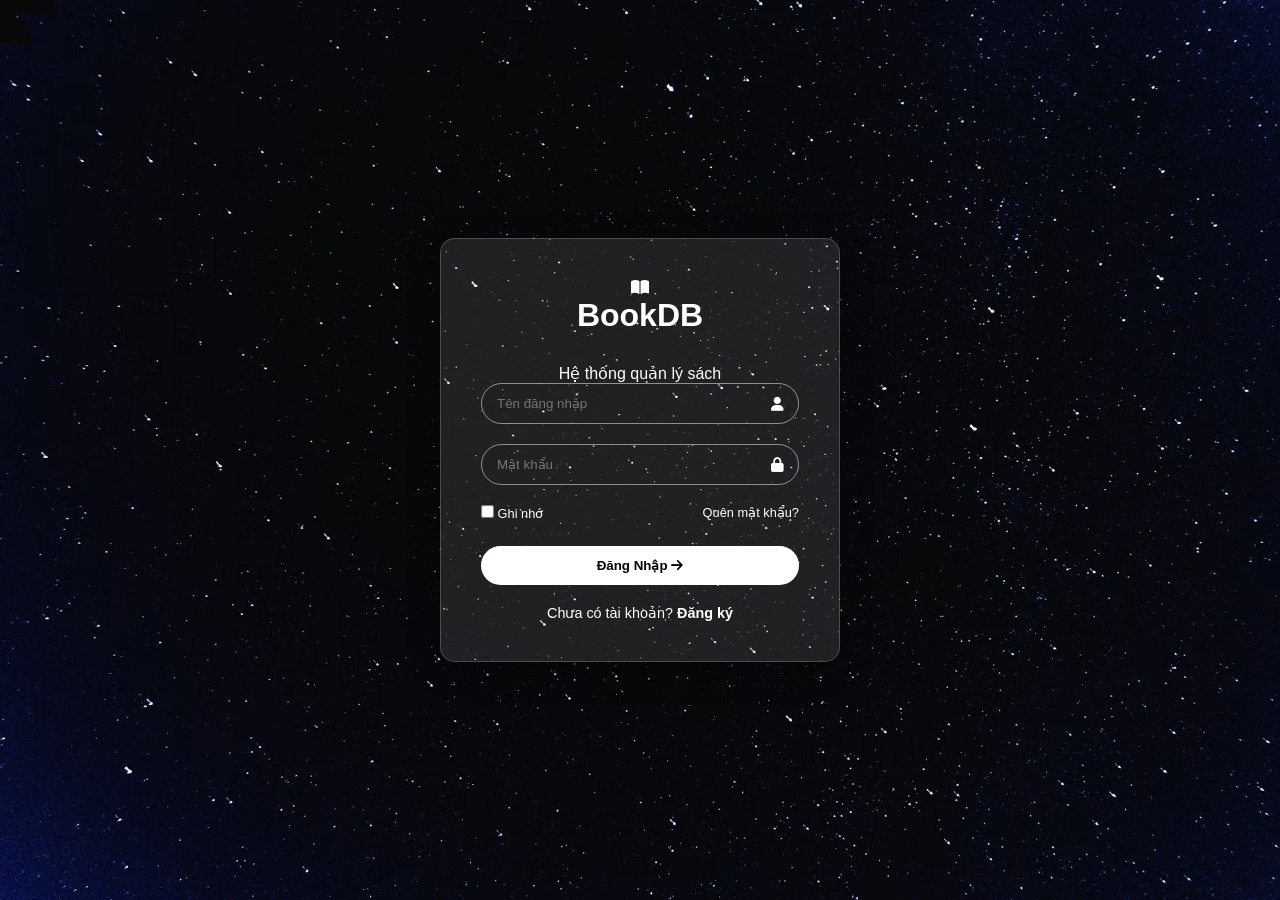
==== dashboard.html @ c39f2099 "first commit" ====
<!doctype html>
<html lang="vi">
  <head>
    <meta charset="UTF-8" />
    <title>BookDB — Quản Lý Sách</title>
    <link rel="stylesheet" href="style.css" />
    <link
      rel="stylesheet"
      href="https://cdnjs.cloudflare.com/ajax/libs/font-awesome/6.0.0/css/all.min.css"
    />
  </head>
  <body class="dashboard-body">
    <!-- SIDEBAR -->
    <aside class="sidebar">
      <div class="sidebar-logo">
        <i class="fas fa-book-open"></i>
        <span>BookDB</span>
      </div>
      <nav class="sidebar-nav">
        <a href="#" class="nav-item active" data-tab="books">
          <i class="fas fa-book"></i> Sách
        </a>
        <a href="#" class="nav-item" data-tab="authors">
          <i class="fas fa-feather-alt"></i> Tác giả
        </a>
        <a href="#" class="nav-item" data-tab="categories">
          <i class="fas fa-tags"></i> Thể loại
        </a>
      </nav>
      <div class="sidebar-footer">
        <div class="user-info">
          <i class="fas fa-circle-user"></i>
          <span id="sidebarUsername">Người dùng</span>
          <span id="sidebarRole" class="role-badge">user</span>
        </div>
        <button class="btn-logout" id="logoutBtn">
          <i class="fas fa-right-from-bracket"></i> Đăng xuất
        </button>
      </div>
    </aside>

    <!-- MAIN CONTENT -->
    <main class="main-content">
      <!-- TOAST -->
      <div id="toast" class="toast hidden"></div>

      <!-- ===== TAB: BOOKS ===== -->
      <section id="tab-books" class="tab-section">
        <div class="section-header">
          <div>
            <h1 class="section-title">
              <i class="fas fa-book"></i> Danh Sách Sách
            </h1>
            <p class="section-sub">Quản lý toàn bộ kho sách</p>
          </div>
          <div class="header-actions">
            <div class="search-wrap">
              <i class="fas fa-search search-icon"></i>
              <input
                type="text"
                id="searchBooks"
                placeholder="Tìm kiếm sách..."
              />
            </div>
            <button class="btn btn-gold" id="btnAddBook">
              <i class="fas fa-plus"></i> Thêm Sách
            </button>
          </div>
        </div>

        <div class="stats-row">
          <div class="stat-card">
            <div class="stat-icon"><i class="fas fa-book"></i></div>
            <div>
              <div class="stat-num" id="statBooks">0</div>
              <div class="stat-label">Tổng sách</div>
            </div>
          </div>
          <div class="stat-card">
            <div class="stat-icon"><i class="fas fa-feather-alt"></i></div>
            <div>
              <div class="stat-num" id="statAuthors">0</div>
              <div class="stat-label">Tác giả</div>
            </div>
          </div>
          <div class="stat-card">
            <div class="stat-icon"><i class="fas fa-tags"></i></div>
            <div>
              <div class="stat-num" id="statCategories">0</div>
              <div class="stat-label">Thể loại</div>
            </div>
          </div>
        </div>

        <div class="table-wrap">
          <table class="data-table" id="booksTable">
            <thead>
              <tr>
                <th>#</th>
                <th>Tên sách</th>
                <th>Tác giả</th>
                <th>Thể loại</th>
                <th>Năm XB</th>
                <th>Thao tác</th>
              </tr>
            </thead>
            <tbody id="booksBody">
              <tr>
                <td colspan="6" class="loading-row">
                  <i class="fas fa-spinner fa-spin"></i> Đang tải...
                </td>
              </tr>
            </tbody>
          </table>
        </div>
      </section>

      <!-- ===== TAB: AUTHORS ===== -->
      <section id="tab-authors" class="tab-section hidden">
        <div class="section-header">
          <div>
            <h1 class="section-title">
              <i class="fas fa-feather-alt"></i> Tác Giả
            </h1>
            <p class="section-sub">Danh sách tác giả trong hệ thống</p>
          </div>
          <button class="btn btn-gold" id="btnAddAuthor">
            <i class="fas fa-plus"></i> Thêm Tác Giả
          </button>
        </div>
        <div class="table-wrap">
          <table class="data-table">
            <thead>
              <tr>
                <th>#</th>
                <th>Tên tác giả</th>
                <th>Tiểu sử</th>
                <th>Ngày sinh</th>
                <th>Thao tác</th>
              </tr>
            </thead>
            <tbody id="authorsBody">
              <tr>
                <td colspan="5" class="loading-row">
                  <i class="fas fa-spinner fa-spin"></i> Đang tải...
                </td>
              </tr>
            </tbody>
          </table>
        </div>
      </section>

      <!-- ===== TAB: CATEGORIES ===== -->
      <section id="tab-categories" class="tab-section hidden">
        <div class="section-header">
          <div>
            <h1 class="section-title"><i class="fas fa-tags"></i> Thể Loại</h1>
            <p class="section-sub">Phân loại sách trong hệ thống</p>
          </div>
          <button class="btn btn-gold" id="btnAddCategory">
            <i class="fas fa-plus"></i> Thêm Thể Loại
          </button>
        </div>
        <div class="table-wrap">
          <table class="data-table">
            <thead>
              <tr>
                <th>#</th>
                <th>Tên thể loại</th>
                <th>Mô tả</th>
                <th>Thao tác</th>
              </tr>
            </thead>
            <tbody id="categoriesBody">
              <tr>
                <td colspan="4" class="loading-row">
                  <i class="fas fa-spinner fa-spin"></i> Đang tải...
                </td>
              </tr>
            </tbody>
          </table>
        </div>
      </section>
    </main>

    <!-- ===== MODAL: BOOK ===== -->
    <div id="modalBook" class="modal-overlay hidden">
      <div class="modal-box">
        <div class="modal-header">
          <h3 id="modalBookTitle">Thêm Sách</h3>
          <button class="modal-close" data-close="modalBook">
            <i class="fas fa-xmark"></i>
          </button>
        </div>
        <form id="bookForm" class="modal-form">
          <input type="hidden" id="bookId" />
          <div class="form-group">
            <label>Tên sách *</label>
            <input
              type="text"
              id="bookTitle"
              placeholder="Nhập tên sách"
              required
            />
          </div>
          <div class="form-row">
            <div class="form-group">
              <label>Tác giả *</label>
              <select id="bookAuthor" required>
                <option value="">-- Chọn tác giả --</option>
              </select>
            </div>
            <div class="form-group">
              <label>Thể loại *</label>
              <select id="bookCategory" required>
                <option value="">-- Chọn thể loại --</option>
              </select>
            </div>
          </div>
          <div class="form-group">
            <label>Năm xuất bản</label>
            <input
              type="number"
              id="bookYear"
              placeholder="VD: 2024"
              min="1000"
              max="2099"
            />
          </div>
          <div class="form-group">
            <label>Mô tả</label>
            <textarea
              id="bookDesc"
              placeholder="Nhập mô tả sách..."
              rows="3"
            ></textarea>
          </div>
          <div class="modal-actions">
            <button
              type="button"
              class="btn btn-outline"
              data-close="modalBook"
            >
              Hủy
            </button>
            <button type="submit" class="btn btn-gold" id="bookSubmitBtn">
              Lưu
            </button>
          </div>
        </form>
      </div>
    </div>

    <!-- ===== MODAL: AUTHOR ===== -->
    <div id="modalAuthor" class="modal-overlay hidden">
      <div class="modal-box">
        <div class="modal-header">
          <h3 id="modalAuthorTitle">Thêm Tác Giả</h3>
          <button class="modal-close" data-close="modalAuthor">
            <i class="fas fa-xmark"></i>
          </button>
        </div>
        <form id="authorForm" class="modal-form">
          <input type="hidden" id="authorId" />
          <div class="form-group">
            <label>Tên tác giả *</label>
            <input
              type="text"
              id="authorName"
              placeholder="Nhập tên tác giả"
              required
            />
          </div>
          <div class="form-group">
            <label>Ngày sinh</label>
            <input type="date" id="authorBirth" />
          </div>
          <div class="form-group">
            <label>Tiểu sử</label>
            <textarea
              id="authorBio"
              placeholder="Giới thiệu về tác giả..."
              rows="3"
            ></textarea>
          </div>
          <div class="modal-actions">
            <button
              type="button"
              class="btn btn-outline"
              data-close="modalAuthor"
            >
              Hủy
            </button>
            <button type="submit" class="btn btn-gold">Lưu</button>
          </div>
        </form>
      </div>
    </div>

    <!-- ===== MODAL: CATEGORY ===== -->
    <div id="modalCategory" class="modal-overlay hidden">
      <div class="modal-box">
        <div class="modal-header">
          <h3 id="modalCategoryTitle">Thêm Thể Loại</h3>
          <button class="modal-close" data-close="modalCategory">
            <i class="fas fa-xmark"></i>
          </button>
        </div>
        <form id="categoryForm" class="modal-form">
          <input type="hidden" id="categoryId" />
          <div class="form-group">
            <label>Tên thể loại *</label>
            <input
              type="text"
              id="categoryName"
              placeholder="VD: Văn học"
              required
            />
          </div>
          <div class="form-group">
            <label>Mô tả</label>
            <textarea
              id="categoryDesc"
              placeholder="Mô tả thể loại..."
              rows="3"
            ></textarea>
          </div>
          <div class="modal-actions">
            <button
              type="button"
              class="btn btn-outline"
              data-close="modalCategory"
            >
              Hủy
            </button>
            <button type="submit" class="btn btn-gold">Lưu</button>
          </div>
        </form>
      </div>
    </div>

    <!-- CONFIRM DELETE MODAL -->
    <div id="modalConfirm" class="modal-overlay hidden">
      <div class="modal-box modal-sm">
        <div class="modal-header">
          <h3>Xác nhận xóa</h3>
          <button class="modal-close" data-close="modalConfirm">
            <i class="fas fa-xmark"></i>
          </button>
        </div>
        <div class="confirm-body">
          <i class="fas fa-triangle-exclamation confirm-icon"></i>
          <p id="confirmMsg">Bạn có chắc muốn xóa mục này?</p>
        </div>
        <div class="modal-actions">
          <button class="btn btn-outline" data-close="modalConfirm">Hủy</button>
          <button class="btn btn-danger" id="confirmDeleteBtn">Xóa</button>
        </div>
      </div>
    </div>

    <script src="app.js"></script>
  </body>
</html>
---- style.css ----
* {
  margin: 0; /* Loại bỏ khoảng cách mặc định của tất cả phần tử */
  padding: 0; /* Loại bỏ khoảng cách mặc định của tất cả phần tử */
  box-sizing: border-box; /* Đảm bảo rằng padding và border được tính vào kích thước tổng của phần tử */
  font-family:
    "Segoe UI", Tahoma, Geneva, Verdana, sans-serif; /* Thiết lập font chữ cho toàn bộ trang */
  /*được dùng để chỉ định font chữ cho văn bản. Trình duyệt sẽ thử lần lượt từng font từ trái sang phải cho đến khi tìm được font có trong máy người dùng.*/
}

.background {
  width: 100%;
  height: 100vh;
  /* Thay đường dẫn ảnh của bạn vào đây */
  background: url(/anh/photo-1475274047050-1d0c0975c63e.avif)
    no-repeat center center/cover;
  display: flex;
  justify-content: center; /* Căn giữa theo chiều ngang */
  align-items: center; /* Căn giữa theo chiều dọc */
}

.login-box {
  width: 400px;
  padding: 40px;
  background: rgba(255, 255, 255, 0.1); /* Màu trắng rất mờ */
  border-radius: 15px;
  border: 1px solid rgba(255, 255, 255, 0.2); /* Viền mờ tạo cảm giác khối kính */
  /* ĐÂY LÀ CHÌA KHÓA: Hiệu ứng mờ nền */
  /* backdrop-filter: blur(10px); */
  box-shadow: 0 8px 32px rgba(0, 0, 0, 0.3);
  color: white;
  text-align: center;
}

h2 {
  margin-bottom: 30px;
  font-size: 2rem;
}

.input-group {
  position: relative; /* Cho phép định vị tuyệt đối bên trong */
  margin-bottom: 20px;
}

.input-group input {
  width: 100%;
  padding: 12px 40px 12px 15px;
  background: transparent;
  border: 1px solid rgba(255, 255, 255, 0.5);
  border-radius: 25px;
  color: white;
  outline: none;
}

.input-group i {
  position: absolute;
  right: 15px;
  top: 50%;
  transform: translateY(-50%);
  font-size: 0.9rem;
}

.options {
  display: flex;
  justify-content: space-between;
  font-size: 0.8rem;
  margin-bottom: 25px;
}

.options a {
  color: white;
  text-decoration: none;
}

.btn-login {
  width: 100%;
  padding: 12px;
  border-radius: 25px;
  border: none;
  background: white;
  font-weight: bold;
  cursor: pointer;
  transition: 0.3s;
}

.btn-login:hover {
  background: rgba(255, 255, 255, 0.8);
}

.register {
  margin-top: 20px;
  font-size: 0.9rem;
}
.register a {
  color: white;
  font-weight: bold;
  text-decoration: none;
}
:root {
  --bg: #0f0e0c;
  --surface: #161412;
  --card: #1e1c18;
  --border: #2a2720;
  --gold: #c9a84c;
  --gold-dim: #6b5620;
  --cream: #f0e8d5;
  --muted: #7a7060;
  --danger: #c0392b;
  --success: #27ae60;
}

.dashboard-body {
  background: var(--bg);
  color: var(--cream);
  display: flex;
  min-height: 100vh;
}

/* ── SIDEBAR ── */
.sidebar {
  width: 220px;
  min-height: 100vh;
  background: var(--surface);
  border-right: 1px solid var(--border);
  display: flex;
  flex-direction: column;
  padding: 28px 16px;
  position: fixed;
  top: 0;
  left: 0;
  z-index: 50;
}

.sidebar-logo {
  display: flex;
  align-items: center;
  gap: 10px;
  font-size: 1.3rem;
  font-weight: 700;
  color: var(--gold);
  margin-bottom: 36px;
  padding: 0 6px;
  letter-spacing: 0.5px;
}
.sidebar-logo i {
  font-size: 1.5rem;
}

.sidebar-nav {
  display: flex;
  flex-direction: column;
  gap: 4px;
  flex: 1;
}
.nav-item {
  display: flex;
  align-items: center;
  gap: 12px;
  padding: 11px 14px;
  border-radius: 10px;
  text-decoration: none;
  color: var(--muted);
  font-size: 0.9rem;
  font-weight: 500;
  transition: all 0.2s;
}
.nav-item:hover {
  background: var(--card);
  color: var(--cream);
}
.nav-item.active {
  background: var(--gold);
  color: #1a1000;
  font-weight: 600;
}
.nav-item i {
  width: 18px;
  text-align: center;
}

.sidebar-footer {
  border-top: 1px solid var(--border);
  padding-top: 16px;
}
.user-info {
  display: flex;
  align-items: center;
  gap: 8px;
  font-size: 0.85rem;
  color: var(--muted);
  margin-bottom: 10px;
  padding: 0 4px;
}
.user-info i {
  font-size: 1.1rem;
  color: var(--gold);
}
.role-badge {
  background: var(--gold-dim);
  color: var(--gold);
  font-size: 0.7rem;
  padding: 2px 7px;
  border-radius: 20px;
  text-transform: uppercase;
  letter-spacing: 0.5px;
}

.btn-logout {
  width: 100%;
  padding: 9px;
  border-radius: 10px;
  background: transparent;
  border: 1px solid var(--border);
  color: var(--muted);
  font-size: 0.85rem;
  cursor: pointer;
  transition: all 0.2s;
  display: flex;
  align-items: center;
  justify-content: center;
  gap: 8px;
}
.btn-logout:hover {
  background: var(--danger);
  color: white;
  border-color: var(--danger);
}

/* ── MAIN ── */
.main-content {
  margin-left: 220px;
  padding: 36px 40px;
  flex: 1;
  min-height: 100vh;
}

/* ── SECTION HEADER ── */
.section-header {
  display: flex;
  align-items: flex-start;
  justify-content: space-between;
  margin-bottom: 28px;
  flex-wrap: wrap;
  gap: 16px;
}
.section-title {
  font-size: 1.6rem;
  font-weight: 700;
  color: var(--cream);
}
.section-title i {
  color: var(--gold);
  margin-right: 8px;
}
.section-sub {
  font-size: 0.85rem;
  color: var(--muted);
  margin-top: 4px;
}
.header-actions {
  display: flex;
  gap: 12px;
  align-items: center;
  flex-wrap: wrap;
}

/* ── SEARCH ── */
.search-wrap {
  position: relative;
}
.search-wrap input {
  background: var(--card);
  border: 1px solid var(--border);
  border-radius: 10px;
  padding: 10px 16px 10px 40px;
  color: var(--cream);
  font-size: 0.88rem;
  width: 230px;
  outline: none;
  transition: border 0.2s;
}
.search-wrap input:focus {
  border-color: var(--gold);
}
.search-wrap input::placeholder {
  color: var(--muted);
}
.search-icon {
  position: absolute;
  left: 13px;
  top: 50%;
  transform: translateY(-50%);
  color: var(--muted);
}

/* ── STATS ── */
.stats-row {
  display: grid;
  grid-template-columns: repeat(3, 1fr);
  gap: 14px;
  margin-bottom: 26px;
}
.stat-card {
  background: var(--card);
  border: 1px solid var(--border);
  border-radius: 12px;
  padding: 20px 22px;
  display: flex;
  align-items: center;
  gap: 16px;
  border-left: 3px solid var(--gold);
  animation: fadeUp 0.4s ease both;
}
.stat-icon {
  font-size: 1.6rem;
  color: var(--gold);
  opacity: 0.8;
}
.stat-num {
  font-size: 1.8rem;
  font-weight: 700;
  color: var(--cream);
  line-height: 1;
}
.stat-label {
  font-size: 0.78rem;
  color: var(--muted);
  margin-top: 3px;
}

/* ── TABLE ── */
.table-wrap {
  background: var(--card);
  border: 1px solid var(--border);
  border-radius: 14px;
  overflow: hidden;
}
.data-table {
  width: 100%;
  border-collapse: collapse;
}
.data-table thead tr {
  background: rgba(201, 168, 76, 0.08);
  border-bottom: 1px solid var(--border);
}
.data-table th {
  padding: 13px 16px;
  text-align: left;
  font-size: 0.8rem;
  font-weight: 600;
  color: var(--gold);
  text-transform: uppercase;
  letter-spacing: 0.6px;
}
.data-table td {
  padding: 13px 16px;
  font-size: 0.88rem;
  color: var(--cream);
  border-bottom: 1px solid rgba(42, 39, 32, 0.5);
}
.data-table tbody tr:last-child td {
  border-bottom: none;
}
.data-table tbody tr {
  transition: background 0.15s;
}
.data-table tbody tr:hover {
  background: rgba(201, 168, 76, 0.04);
}
.loading-row {
  text-align: center;
  color: var(--muted);
  padding: 32px !important;
}

/* ── BUTTONS ── */
.btn {
  display: inline-flex;
  align-items: center;
  gap: 8px;
  padding: 10px 18px;
  border-radius: 10px;
  font-size: 0.88rem;
  font-weight: 500;
  cursor: pointer;
  border: none;
  transition: all 0.2s;
  text-decoration: none;
}
.btn-gold {
  background: var(--gold);
  color: #1a1000;
}
.btn-gold:hover {
  background: #dabb60;
  transform: translateY(-1px);
}
.btn-outline {
  background: transparent;
  color: var(--cream);
  border: 1px solid var(--border);
}
.btn-outline:hover {
  border-color: var(--gold);
  color: var(--gold);
}
.btn-danger {
  background: var(--danger);
  color: white;
}
.btn-danger:hover {
  background: #e74c3c;
}
.btn-sm {
  padding: 5px 11px;
  font-size: 0.78rem;
  border-radius: 7px;
}
.btn-icon {
  padding: 6px 10px;
}

/* ── ACTION BTNS IN TABLE ── */
.action-btns {
  display: flex;
  gap: 6px;
}

/* ── MODAL ── */
.modal-overlay {
  position: fixed;
  inset: 0;
  z-index: 200;
  background: rgba(0, 0, 0, 0.65);
  display: flex;
  align-items: center;
  justify-content: center;
  backdrop-filter: blur(4px);
  animation: fadeIn 0.2s ease;
}
.modal-box {
  background: var(--card);
  border: 1px solid var(--border);
  border-radius: 16px;
  width: 500px;
  max-width: 95vw;
  box-shadow: 0 20px 60px rgba(0, 0, 0, 0.5);
  animation: slideUp 0.25s ease;
  overflow: hidden;
}
.modal-sm {
  width: 360px;
}
.modal-header {
  display: flex;
  align-items: center;
  justify-content: space-between;
  padding: 20px 24px 16px;
  border-bottom: 1px solid var(--border);
}
.modal-header h3 {
  font-size: 1.05rem;
  font-weight: 600;
  color: var(--cream);
}
.modal-close {
  background: transparent;
  border: none;
  color: var(--muted);
  font-size: 1.1rem;
  cursor: pointer;
  padding: 4px 8px;
  border-radius: 6px;
  transition: all 0.2s;
}
.modal-close:hover {
  background: var(--border);
  color: var(--cream);
}

.modal-form {
  padding: 20px 24px;
}
.form-group {
  margin-bottom: 16px;
}
.form-group label {
  display: block;
  font-size: 0.82rem;
  color: var(--muted);
  margin-bottom: 6px;
  font-weight: 500;
}
.form-group input,
.form-group select,
.form-group textarea {
  width: 100%;
  padding: 10px 13px;
  background: var(--surface);
  border: 1px solid var(--border);
  border-radius: 8px;
  color: var(--cream);
  font-size: 0.9rem;
  outline: none;
  transition: border 0.2s;
}
.form-group input:focus,
.form-group select:focus,
.form-group textarea:focus {
  border-color: var(--gold);
}
.form-group select option {
  background: var(--surface);
}
.form-group textarea {
  resize: vertical;
  min-height: 80px;
}
.form-row {
  display: grid;
  grid-template-columns: 1fr 1fr;
  gap: 14px;
}

.modal-actions {
  display: flex;
  justify-content: flex-end;
  gap: 10px;
  padding: 16px 24px;
  border-top: 1px solid var(--border);
}

/* ── CONFIRM MODAL ── */
.confirm-body {
  padding: 28px 24px 8px;
  text-align: center;
}
.confirm-icon {
  font-size: 2.4rem;
  color: #e67e22;
  margin-bottom: 12px;
  display: block;
}
.confirm-body p {
  color: var(--muted);
  font-size: 0.95rem;
}

/* ── TOAST ── */
.toast {
  position: fixed;
  top: 20px;
  right: 20px;
  z-index: 999;
  padding: 13px 20px;
  border-radius: 10px;
  font-size: 0.9rem;
  font-weight: 500;
  display: flex;
  align-items: center;
  gap: 10px;
  box-shadow: 0 4px 20px rgba(0, 0, 0, 0.3);
  animation: slideDown 0.3s ease;
  max-width: 340px;
}
.toast.success {
  background: var(--success);
  color: white;
}
.toast.error {
  background: var(--danger);
  color: white;
}
.toast.info {
  background: #2980b9;
  color: white;
}

/* ── UTILITIES ── */
.hidden {
  display: none !important;
}
.tab-section {
  animation: fadeUp 0.35s ease;
}

/* ── ANIMATIONS ── */
@keyframes fadeUp {
  from {
    opacity: 0;
    transform: translateY(18px);
  }
  to {
    opacity: 1;
    transform: translateY(0);
  }
}
@keyframes fadeIn {
  from {
    opacity: 0;
  }
  to {
    opacity: 1;
  }
}
@keyframes slideUp {
  from {
    opacity: 0;
    transform: translateY(24px);
  }
  to {
    opacity: 1;
    transform: translateY(0);
  }
}
@keyframes slideDown {
  from {
    opacity: 0;
    transform: translateY(-10px);
  }
  to {
    opacity: 1;
    transform: translateY(0);
  }
}

/* ── RESPONSIVE ── */
@media (max-width: 768px) {
  .sidebar {
    width: 100%;
    min-height: auto;
    position: relative;
    flex-direction: row;
    flex-wrap: wrap;
    padding: 16px;
  }
  .main-content {
    margin-left: 0;
    padding: 20px 16px;
  }
  .stats-row {
    grid-template-columns: 1fr;
  }
  .form-row {
    grid-template-columns: 1fr;
  }
}
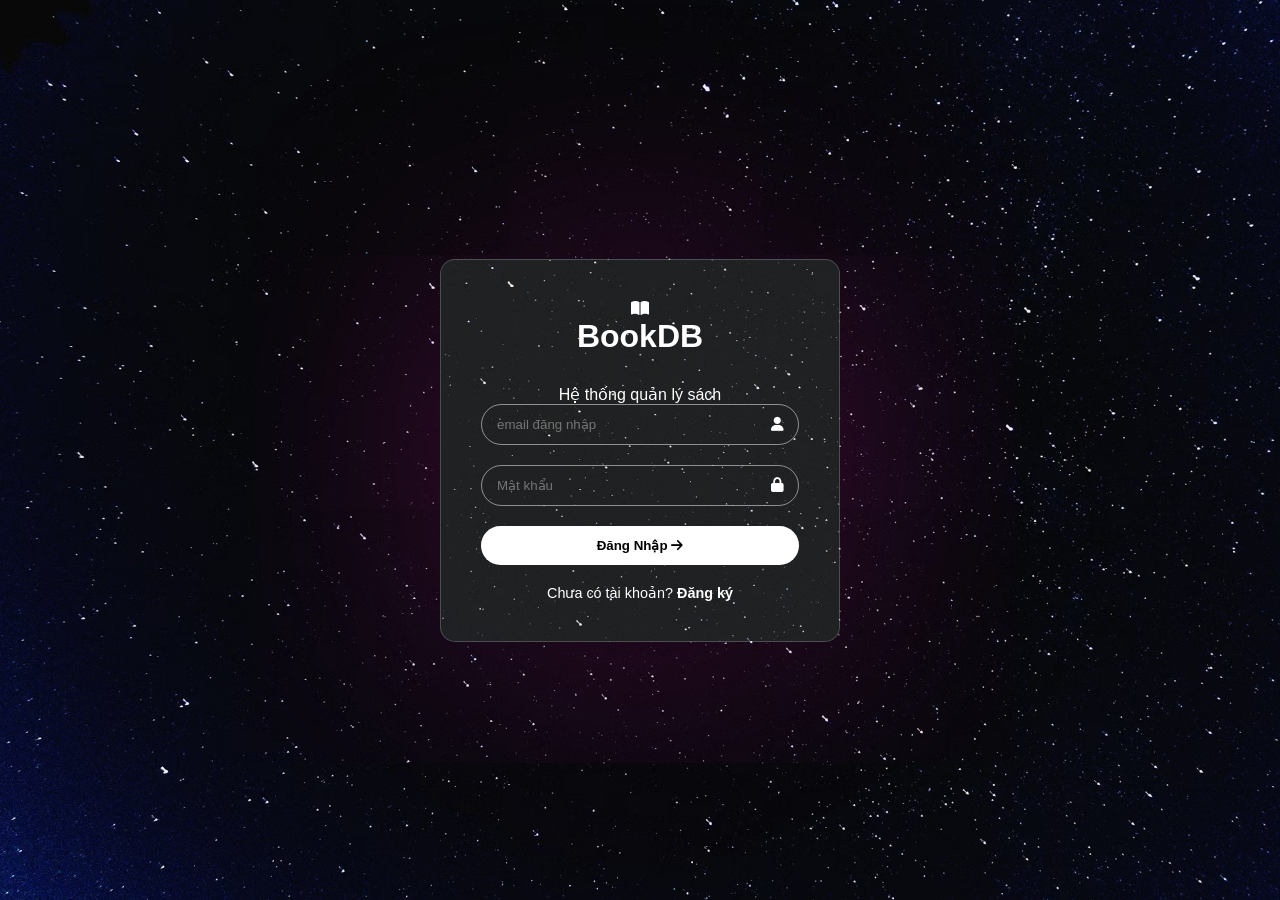
==== commit 63625d6b: "Hoàn thiện các file và cập nhật giao diện" ====
--- a/dashboard.html
+++ b/dashboard.html
@@ -101,12 +101,13 @@
                 <th>Tác giả</th>
                 <th>Thể loại</th>
                 <th>Năm XB</th>
+                <th>Số lượng</th>
                 <th>Thao tác</th>
               </tr>
             </thead>
             <tbody id="booksBody">
               <tr>
-                <td colspan="6" class="loading-row">
+                <td colspan="7" class="loading-row">
                   <i class="fas fa-spinner fa-spin"></i> Đang tải...
                 </td>
               </tr>
@@ -235,6 +236,15 @@
               rows="3"
             ></textarea>
           </div>
+          <div class="form-group">
+            <label>Số lượng</label>
+            <input
+              type="number"
+              id="bookquantity"
+              placeholder="Nhập số lượng sách..."
+              min="0"
+            />
+          </div>
           <div class="modal-actions">
             <button
               type="button"
@@ -359,6 +369,6 @@
       </div>
     </div>
 
-    <script src="app.js"></script>
+    <script src="main.js"></script>
   </body>
 </html>
--- a/style.css
+++ b/style.css
@@ -11,8 +11,9 @@
   width: 100%;
   height: 100vh;
   /* Thay đường dẫn ảnh của bạn vào đây */
-  background: url(/anh/photo-1475274047050-1d0c0975c63e.avif)
-    no-repeat center center/cover;
+  background: url(/anh/photo-1475274047050-1d0c0975c63e.avif);
+  /* background:no-repeat;  no-repeat center center/cover */
+  background-size: cover; /* đảm bảo ảnh phủ toàn bộ phần tử mà không bị biến dạng */
   display: flex;
   justify-content: center; /* Căn giữa theo chiều ngang */
   align-items: center; /* Căn giữa theo chiều dọc */
@@ -26,7 +27,7 @@
   border: 1px solid rgba(255, 255, 255, 0.2); /* Viền mờ tạo cảm giác khối kính */
   /* ĐÂY LÀ CHÌA KHÓA: Hiệu ứng mờ nền */
   /* backdrop-filter: blur(10px); */
-  box-shadow: 0 8px 32px rgba(0, 0, 0, 0.3);
+  box-shadow: 0 8px 800px rgba(231, 15, 184, 0.3); /*đổ bóng giúp tạo chiều sâu và làm cho phần tử nổi bật hơn trên nền */
   color: white;
   text-align: center;
 }
@@ -426,29 +427,50 @@
 }
 
 /* ── MODAL ── */
+/* Giao diện nền mờ phía sau */
 .modal-overlay {
   position: fixed;
-  inset: 0;
-  z-index: 200;
-  background: rgba(0, 0, 0, 0.65);
-  display: flex;
-  align-items: center;
-  justify-content: center;
-  backdrop-filter: blur(4px);
-  animation: fadeIn 0.2s ease;
-}
+  top: 0;
+  left: 0;
+  width: 100%;
+  height: 100%;
+  background: rgba(77, 75, 75, 0.7); /* Làm nền tối hơn một chút cho nổi bật */
+  display: flex;
+  align-items: center; /* Căn giữa theo chiều dọc */
+  justify-content: center; /* Căn giữa theo chiều ngang */
+  z-index: 9999;
+  padding: 20px; /* Khoảng cách an toàn để không dính sát mép màn hình */
+}
+
+/* Cái bảng (Hộp nội dung) - Chỉnh lại độ rộng và cao */
 .modal-box {
-  background: var(--card);
-  border: 1px solid var(--border);
-  border-radius: 16px;
-  width: 500px;
-  max-width: 95vw;
-  box-shadow: 0 20px 60px rgba(0, 0, 0, 0.5);
-  animation: slideUp 0.25s ease;
-  overflow: hidden;
-}
+  background: #1e1e1e; /* Màu nền tối cùng tông với dashboard của bạn */
+  padding: 2rem;
+  border-radius: 15px;
+  width: 100%;
+  max-width: 550px; /* Độ rộng vừa đủ cho form nhập liệu */
+  height: auto; /* QUAN TRỌNG: Cao theo nội dung */
+  max-height: 90vh; /* Không cao quá 90% màn hình */
+  overflow-y: auto; /* Nếu nội dung quá dài thì mới hiện cuộn */
+  box-shadow: 0 15px 35px rgba(0, 0, 0, 0.5);
+  position: relative;
+  border: 1px solid #333; /* Thêm viền nhẹ cho tinh tế */
+}
+/* Modal loại nhỏ (dành cho xác nhận xóa) */
 .modal-sm {
-  width: 360px;
+  max-width: 400px;
+}
+
+/* Để các hàng input co giãn linh hoạt */
+.form-row {
+  display: flex;
+  gap: 15px;
+  flex-wrap: wrap; /* Tự xuống dòng nếu màn hình quá hẹp */
+}
+
+.form-row .form-group {
+  flex: 1; /* Chia đều chiều rộng */
+  min-width: 200px; /* Đảm bảo không quá nhỏ khi co lại */
 }
 .modal-header {
   display: flex;
@@ -577,6 +599,7 @@
 
 /* ── UTILITIES ── */
 .hidden {
+  /*dùng để chuyển đổi từ ẩn sang hiện trong java*/
   display: none !important;
 }
 .tab-section {
@@ -644,3 +667,5 @@
     grid-template-columns: 1fr;
   }
 }
+
+/*  */
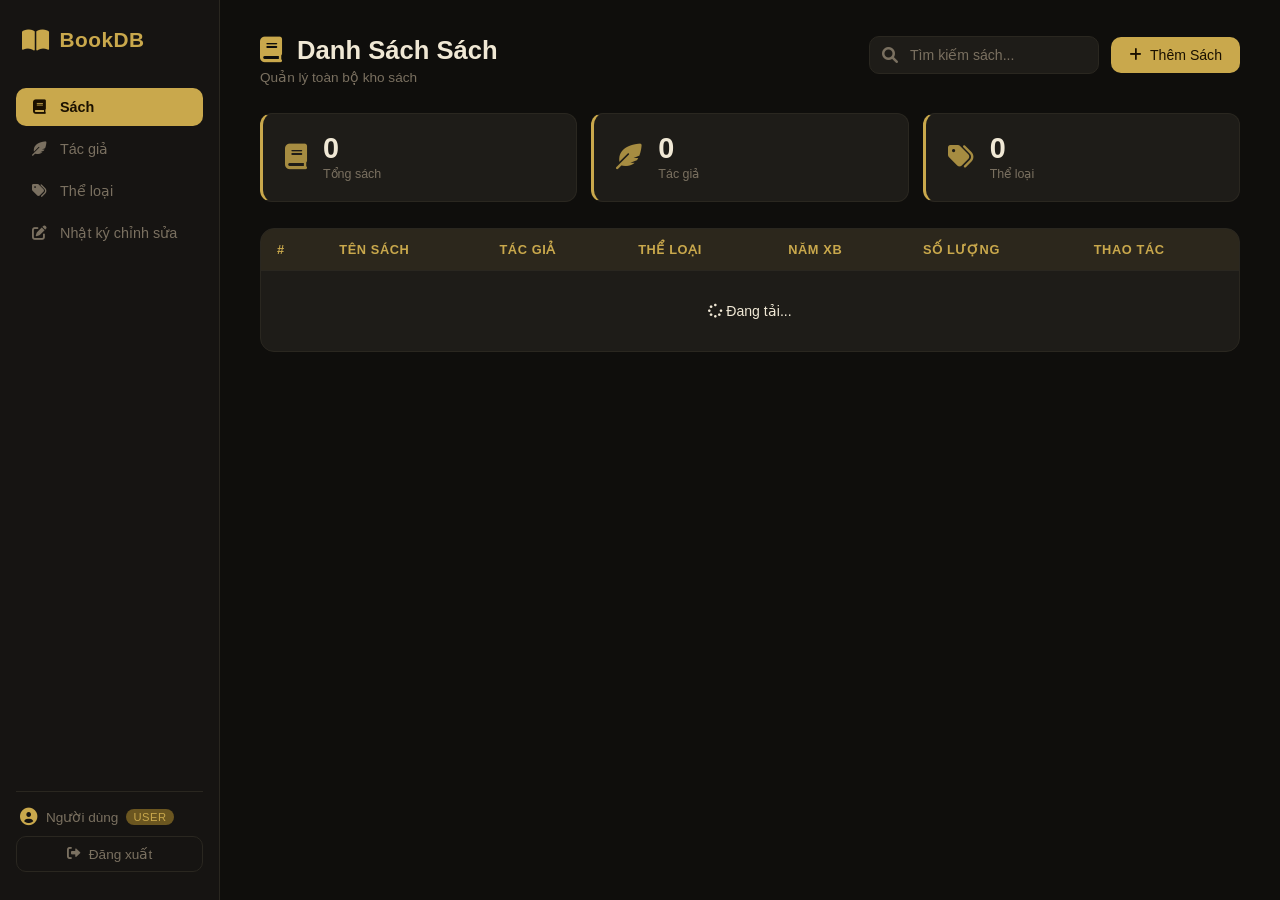
==== commit 65bbdcd2: "ud" ====
--- a/dashboard.html
+++ b/dashboard.html
@@ -26,6 +26,9 @@
         <a href="#" class="nav-item" data-tab="categories">
           <i class="fas fa-tags"></i> Thể loại
         </a>
+        <a href="#" class="nav-item" data-tab="edit-logs">
+          <i class="fas fa-edit"></i> Nhật ký chỉnh sửa
+        </a>
       </nav>
       <div class="sidebar-footer">
         <div class="user-info">
@@ -182,6 +185,38 @@
           </table>
         </div>
       </section>
+
+      <!-- ===== TAB: EDIT LOGS ===== -->
+      <section id="tab-edit-logs" class="tab-section hidden">
+        <div class="section-header">
+          <div>
+            <h1 class="section-title">
+              <i class="fas fa-edit"></i> Nhật Ký Chỉnh Sửa
+            </h1>
+            <p class="section-sub">Lịch sử chỉnh sửa dữ liệu</p>
+          </div>
+        </div>
+        <div class="table-wrap">
+          <table class="data-table">
+            <thead>
+              <tr>
+                <th>#</th>
+                <th>Bảng</th>
+                <th>ID Bản ghi</th>
+                <th>Hành động</th>
+                <th>Thời gian</th>
+              </tr>
+            </thead>
+            <tbody id="editLogsBody">
+              <tr>
+                <td colspan="6" class="loading-row">
+                  <i class="fas fa-spinner fa-spin"></i> Đang tải...
+                </td>
+              </tr>
+            </tbody>
+          </table>
+        </div>
+      </section>
     </main>
 
     <!-- ===== MODAL: BOOK ===== -->
@@ -195,6 +230,7 @@
         </div>
         <form id="bookForm" class="modal-form">
           <input type="hidden" id="bookId" />
+          <input type="hidden" id="bookRowVer" />
           <div class="form-group">
             <label>Tên sách *</label>
             <input
@@ -272,6 +308,7 @@
         </div>
         <form id="authorForm" class="modal-form">
           <input type="hidden" id="authorId" />
+          <input type="hidden" id="authorRowVer" />
           <div class="form-group">
             <label>Tên tác giả *</label>
             <input
@@ -318,6 +355,7 @@
         </div>
         <form id="categoryForm" class="modal-form">
           <input type="hidden" id="categoryId" />
+          <input type="hidden" id="categoryRowVer" />
           <div class="form-group">
             <label>Tên thể loại *</label>
             <input
--- a/style.css
+++ b/style.css
@@ -597,6 +597,22 @@
   color: white;
 }
 
+/* ── STATUS ── */
+.status {
+  padding: 4px 8px;
+  border-radius: 4px;
+  font-size: 0.8rem;
+  font-weight: 500;
+}
+.status.success {
+  background: var(--success);
+  color: white;
+}
+.status.error {
+  background: var(--danger);
+  color: white;
+}
+
 /* ── UTILITIES ── */
 .hidden {
   /*dùng để chuyển đổi từ ẩn sang hiện trong java*/
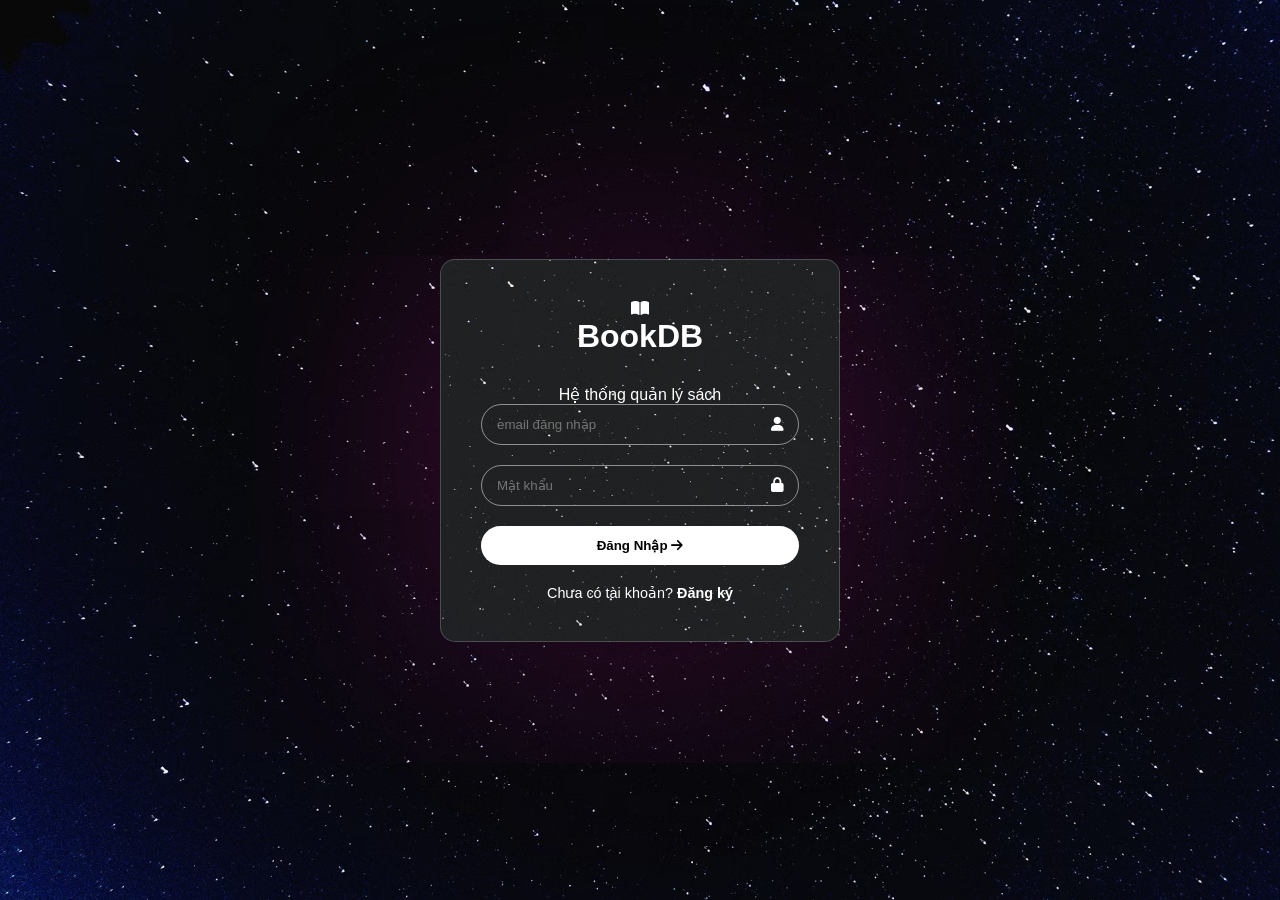
==== commit cc279f0d: "v2.0" ====
--- a/dashboard.html
+++ b/dashboard.html
@@ -8,6 +8,81 @@
       rel="stylesheet"
       href="https://cdnjs.cloudflare.com/ajax/libs/font-awesome/6.0.0/css/all.min.css"
     />
+    <style>
+      /* ── STATS CARD ORDER ── */
+      .stat-card.gold-border {
+        border-left-color: #e8c46a;
+      }
+      .stat-card.green-border {
+        border-left-color: #27ae60;
+      }
+      .stat-card.blue-border {
+        border-left-color: #2980b9;
+      }
+
+      /* ── ORDER STATUS BADGE ── */
+      .order-status {
+        display: inline-block;
+        padding: 3px 10px;
+        border-radius: 20px;
+        font-size: 0.76rem;
+        font-weight: 600;
+      }
+      .status-pending {
+        background: rgba(230, 126, 34, 0.15);
+        color: #e67e22;
+      }
+      .status-done {
+        background: rgba(39, 174, 96, 0.15);
+        color: #27ae60;
+      }
+      .status-cancel {
+        background: rgba(192, 57, 43, 0.15);
+        color: #c0392b;
+      }
+
+      /* ── TOTAL REVENUE BOX ── */
+      .revenue-box {
+        background: linear-gradient(
+          135deg,
+          rgba(201, 168, 76, 0.12),
+          rgba(201, 168, 76, 0.04)
+        );
+        border: 1px solid rgba(201, 168, 76, 0.3);
+        border-radius: 14px;
+        padding: 20px 26px;
+        display: flex;
+        align-items: center;
+        gap: 18px;
+        margin-bottom: 20px;
+      }
+      .revenue-icon {
+        font-size: 2rem;
+        color: var(--gold);
+      }
+      .revenue-label {
+        font-size: 0.8rem;
+        color: var(--muted);
+        margin-bottom: 4px;
+      }
+      .revenue-amount {
+        font-size: 2rem;
+        font-weight: 800;
+        color: var(--gold);
+      }
+      .revenue-sub {
+        font-size: 0.8rem;
+        color: var(--muted);
+        margin-top: 2px;
+      }
+
+      /* ── PRICE INPUT in book form ── */
+      .price-hint {
+        font-size: 0.75rem;
+        color: var(--muted);
+        margin-top: 4px;
+      }
+    </style>
   </head>
   <body class="dashboard-body">
     <!-- SIDEBAR -->
@@ -26,6 +101,9 @@
         <a href="#" class="nav-item" data-tab="categories">
           <i class="fas fa-tags"></i> Thể loại
         </a>
+        <a href="#" class="nav-item" data-tab="orders">
+          <i class="fas fa-cart-shopping"></i> Đơn đặt hàng
+        </a>
         <a href="#" class="nav-item" data-tab="edit-logs">
           <i class="fas fa-edit"></i> Nhật ký chỉnh sửa
         </a>
@@ -34,7 +112,7 @@
         <div class="user-info">
           <i class="fas fa-circle-user"></i>
           <span id="sidebarUsername">Người dùng</span>
-          <span id="sidebarRole" class="role-badge">user</span>
+          <span id="sidebarRole" class="role-badge">admin</span>
         </div>
         <button class="btn-logout" id="logoutBtn">
           <i class="fas fa-right-from-bracket"></i> Đăng xuất
@@ -44,7 +122,6 @@
 
     <!-- MAIN CONTENT -->
     <main class="main-content">
-      <!-- TOAST -->
       <div id="toast" class="toast hidden"></div>
 
       <!-- ===== TAB: BOOKS ===== -->
@@ -70,7 +147,6 @@
             </button>
           </div>
         </div>
-
         <div class="stats-row">
           <div class="stat-card">
             <div class="stat-icon"><i class="fas fa-book"></i></div>
@@ -94,7 +170,6 @@
             </div>
           </div>
         </div>
-
         <div class="table-wrap">
           <table class="data-table" id="booksTable">
             <thead>
@@ -105,12 +180,13 @@
                 <th>Thể loại</th>
                 <th>Năm XB</th>
                 <th>Số lượng</th>
+                <th>Giá</th>
                 <th>Thao tác</th>
               </tr>
             </thead>
             <tbody id="booksBody">
               <tr>
-                <td colspan="7" class="loading-row">
+                <td colspan="8" class="loading-row">
                   <i class="fas fa-spinner fa-spin"></i> Đang tải...
                 </td>
               </tr>
@@ -186,6 +262,57 @@
         </div>
       </section>
 
+      <!-- ===== TAB: ORDERS ===== -->
+      <section id="tab-orders" class="tab-section hidden">
+        <div class="section-header">
+          <div>
+            <h1 class="section-title">
+              <i class="fas fa-cart-shopping"></i> Quản Lý Đơn Đặt Hàng
+            </h1>
+            <p class="section-sub">Danh sách các đơn đặt sách từ người dùng</p>
+          </div>
+          <button class="btn btn-gold" id="btnRefreshOrders">
+            <i class="fas fa-rotate-right"></i> Làm mới
+          </button>
+        </div>
+
+        <!-- Tổng doanh thu -->
+        <div class="revenue-box">
+          <div class="revenue-icon"><i class="fas fa-sack-dollar"></i></div>
+          <div>
+            <div class="revenue-label">Tổng doanh thu</div>
+            <div class="revenue-amount" id="totalRevenue">—</div>
+            <div class="revenue-sub">
+              <span id="totalOrders">—</span> đơn &nbsp;·&nbsp;
+              <span id="totalCustomers">—</span> khách hàng
+            </div>
+          </div>
+        </div>
+
+        <div class="table-wrap">
+          <table class="data-table">
+            <thead>
+              <tr>
+                <th>#</th>
+                <th>Tên sách</th>
+                <th>Email khách</th>
+                <th>Ngày đặt</th>
+                <th>Giá</th>
+                <th>Trạng thái</th>
+                <th>Thao tác</th>
+              </tr>
+            </thead>
+            <tbody id="ordersBody">
+              <tr>
+                <td colspan="7" class="loading-row">
+                  <i class="fas fa-spinner fa-spin"></i> Đang tải...
+                </td>
+              </tr>
+            </tbody>
+          </table>
+        </div>
+      </section>
+
       <!-- ===== TAB: EDIT LOGS ===== -->
       <section id="tab-edit-logs" class="tab-section hidden">
         <div class="section-header">
@@ -209,7 +336,7 @@
             </thead>
             <tbody id="editLogsBody">
               <tr>
-                <td colspan="6" class="loading-row">
+                <td colspan="5" class="loading-row">
                   <i class="fas fa-spinner fa-spin"></i> Đang tải...
                 </td>
               </tr>
@@ -254,15 +381,38 @@
               </select>
             </div>
           </div>
-          <div class="form-group">
-            <label>Năm xuất bản</label>
+          <div class="form-row">
+            <div class="form-group">
+              <label>Năm xuất bản</label>
+              <input
+                type="number"
+                id="bookYear"
+                placeholder="VD: 2024"
+                min="1000"
+                max="2099"
+              />
+            </div>
+            <div class="form-group">
+              <label>Số lượng</label>
+              <input
+                type="number"
+                id="bookquantity"
+                placeholder="Số lượng sách"
+                min="0"
+              />
+            </div>
+          </div>
+          <div class="form-group">
+            <label>Giá sách (VNĐ)</label>
             <input
               type="number"
-              id="bookYear"
-              placeholder="VD: 2024"
-              min="1000"
-              max="2099"
+              id="bookPrice"
+              placeholder="VD: 85000"
+              min="0"
             />
+            <div class="price-hint">
+              <i class="fas fa-circle-info"></i> Nhập 0 nếu miễn phí
+            </div>
           </div>
           <div class="form-group">
             <label>Mô tả</label>
@@ -271,15 +421,6 @@
               placeholder="Nhập mô tả sách..."
               rows="3"
             ></textarea>
-          </div>
-          <div class="form-group">
-            <label>Số lượng</label>
-            <input
-              type="number"
-              id="bookquantity"
-              placeholder="Nhập số lượng sách..."
-              min="0"
-            />
           </div>
           <div class="modal-actions">
             <button
@@ -387,6 +528,35 @@
       </div>
     </div>
 
+    <!-- ===== MODAL: CẬP NHẬT TRẠNG THÁI ĐƠN HÀNG ===== -->
+    <div id="modalOrderStatus" class="modal-overlay hidden">
+      <div class="modal-box modal-sm">
+        <div class="modal-header">
+          <h3>Cập nhật trạng thái</h3>
+          <button class="modal-close" data-close="modalOrderStatus">
+            <i class="fas fa-xmark"></i>
+          </button>
+        </div>
+        <div class="modal-form">
+          <input type="hidden" id="orderStatusId" />
+          <div class="form-group">
+            <label>Trạng thái mới</label>
+            <select id="orderStatusSelect">
+              <option value="Chờ xử lý">Chờ xử lý</option>
+              <option value="Đã xử lý">Đã xử lý</option>
+              <option value="Đã hủy">Đã hủy</option>
+            </select>
+          </div>
+        </div>
+        <div class="modal-actions">
+          <button class="btn btn-outline" data-close="modalOrderStatus">
+            Hủy
+          </button>
+          <button class="btn btn-gold" id="saveOrderStatusBtn">Lưu</button>
+        </div>
+      </div>
+    </div>
+
     <!-- CONFIRM DELETE MODAL -->
     <div id="modalConfirm" class="modal-overlay hidden">
       <div class="modal-box modal-sm">
@@ -407,6 +577,6 @@
       </div>
     </div>
 
-    <script src="main.js"></script>
+    <script src="app.js"></script>
   </body>
 </html>
